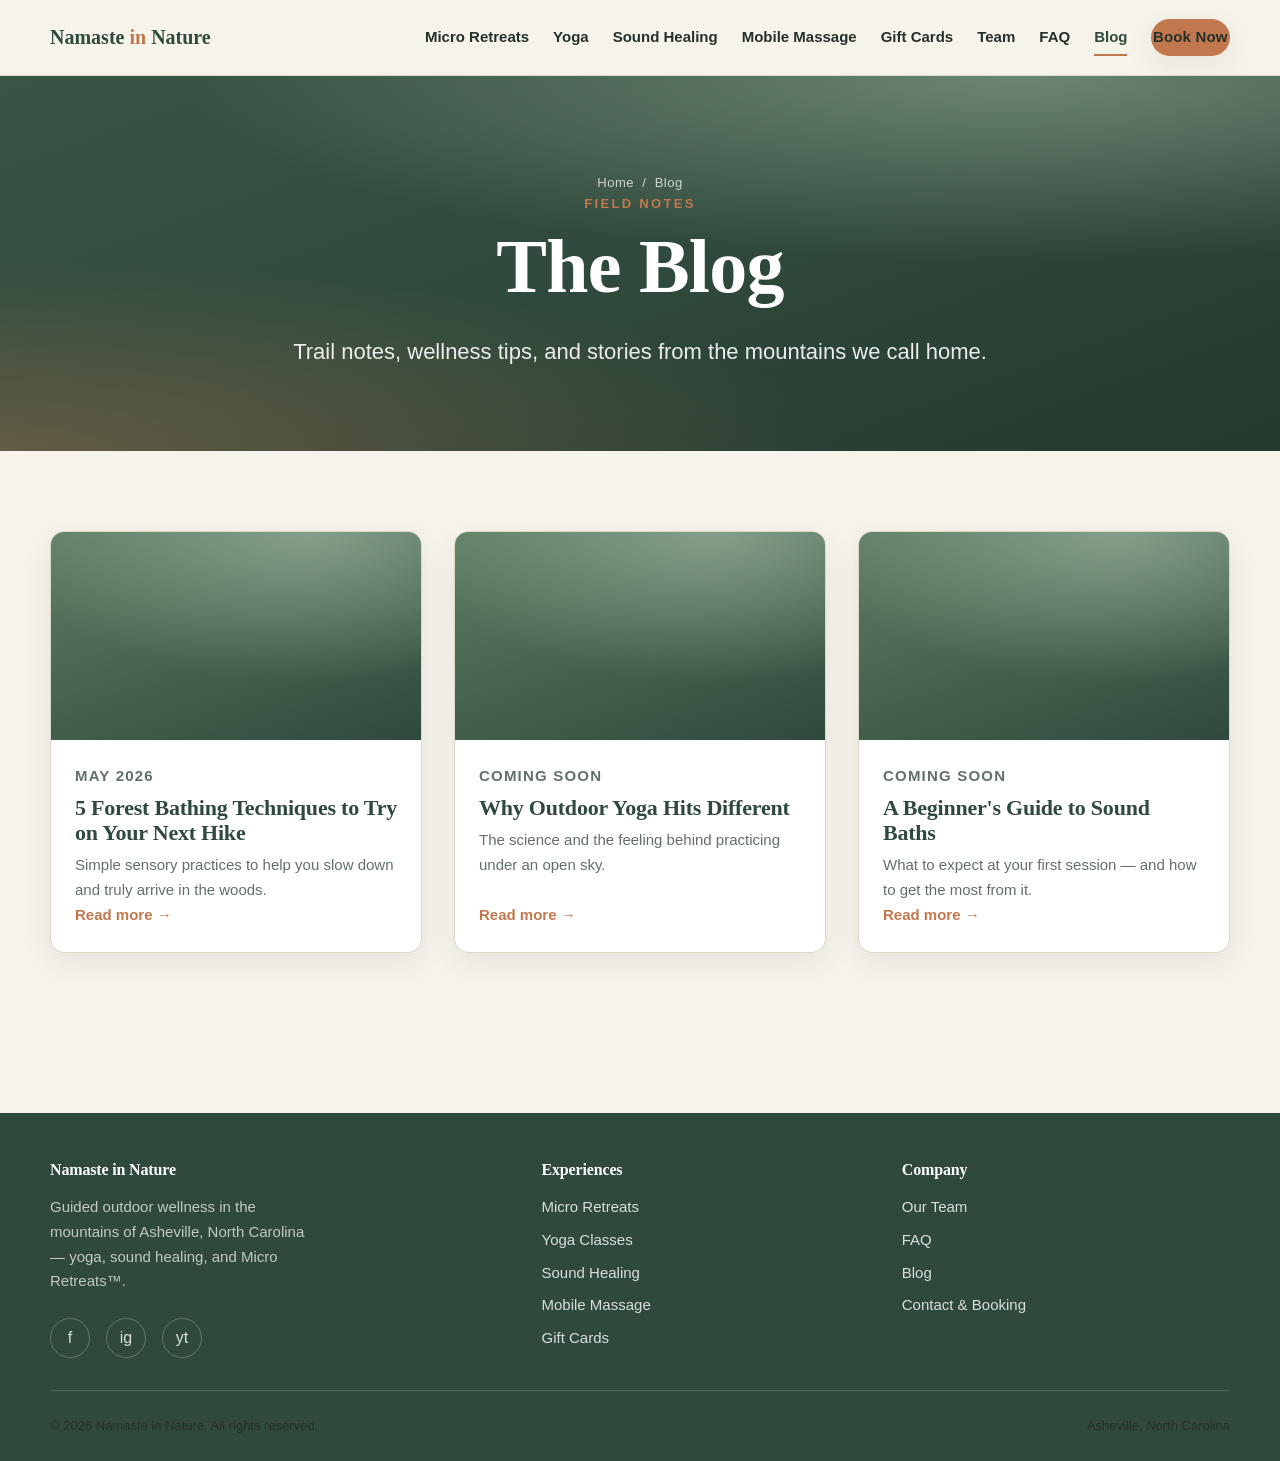
==== blog/index.html @ 58d040d9 "Add supporting pages: Team, FAQ, Contact, Blog (Phase 3) Team page with member grid, FAQ with access" ====
<!DOCTYPE html>
<html lang="en">
<head>
  <meta charset="UTF-8" />
  <meta name="viewport" content="width=device-width, initial-scale=1.0" />
  <title>Blog — Namaste in Nature | Asheville, NC</title>
  <meta name="description" content="Stories, trail notes, and wellness tips from Namaste in Nature in Asheville, NC — yoga, forest bathing, sound healing, and mountain living." />
  <link rel="stylesheet" href="../assets/css/styles.css" />
</head>
<body>

  <header class="site-header">
    <div class="container">
      <a class="brand" href="../index.html">Namaste <span>in</span> Nature</a>
      <button class="nav-toggle" aria-label="Toggle menu" aria-controls="primary-nav" aria-expanded="false">
        <span></span><span></span><span></span>
      </button>
      <nav class="nav" id="primary-nav" aria-label="Primary">
        <a href="../micro-retreats.html">Micro Retreats</a>
        <a href="../yoga.html">Yoga</a>
        <a href="../sound-healing.html">Sound Healing</a>
        <a href="../mobile-massage.html">Mobile Massage</a>
        <a href="../gift-cards.html">Gift Cards</a>
        <a href="../team.html">Team</a>
        <a href="../faq.html">FAQ</a>
        <a href="index.html" aria-current="page">Blog</a>
        <a class="btn btn--primary" href="../contact.html">Book Now</a>
      </nav>
    </div>
  </header>

  <main>
    <section class="page-hero">
      <div class="container">
        <p class="breadcrumb"><a href="../index.html">Home</a> &nbsp;/&nbsp; Blog</p>
        <p class="eyebrow">Field notes</p>
        <h1>The Blog</h1>
        <p class="lead">Trail notes, wellness tips, and stories from the mountains we call home.</p>
      </div>
    </section>

    <section class="section">
      <div class="container">
        <div class="post-grid reveal">

          <article class="post-card">
            <a href="sample-post.html" class="post-card__media" aria-label="Read: 5 Forest Bathing Techniques"></a>
            <div class="post-card__body">
              <p class="post-card__date">May 2026</p>
              <h3>5 Forest Bathing Techniques to Try on Your Next Hike</h3>
              <p>Simple sensory practices to help you slow down and truly arrive in the woods.</p>
              <a class="card__link" href="sample-post.html">Read more &rarr;</a>
            </div>
          </article>

          <article class="post-card">
            <a href="sample-post.html" class="post-card__media" aria-label="Read post"></a>
            <div class="post-card__body">
              <p class="post-card__date">Coming soon</p>
              <h3>Why Outdoor Yoga Hits Different</h3>
              <p>The science and the feeling behind practicing under an open sky.</p>
              <a class="card__link" href="sample-post.html">Read more &rarr;</a>
            </div>
          </article>

          <article class="post-card">
            <a href="sample-post.html" class="post-card__media" aria-label="Read post"></a>
            <div class="post-card__body">
              <p class="post-card__date">Coming soon</p>
              <h3>A Beginner's Guide to Sound Baths</h3>
              <p>What to expect at your first session — and how to get the most from it.</p>
              <a class="card__link" href="sample-post.html">Read more &rarr;</a>
            </div>
          </article>

        </div>
      </div>
    </section>
  </main>

  <footer class="site-footer">
    <div class="container">
      <div class="footer-grid">
        <div class="footer-brand">
          <h4>Namaste in Nature</h4>
          <p>Guided outdoor wellness in the mountains of Asheville, North Carolina — yoga, sound healing, and Micro Retreats&trade;.</p>
          <div class="social">
            <a href="https://www.facebook.com/" aria-label="Facebook" target="_blank" rel="noopener">f</a>
            <a href="https://www.instagram.com/" aria-label="Instagram" target="_blank" rel="noopener">ig</a>
            <a href="https://www.youtube.com/" aria-label="YouTube" target="_blank" rel="noopener">yt</a>
          </div>
        </div>
        <div>
          <h4>Experiences</h4>
          <ul role="list">
            <li><a href="../micro-retreats.html">Micro Retreats</a></li>
            <li><a href="../yoga.html">Yoga Classes</a></li>
            <li><a href="../sound-healing.html">Sound Healing</a></li>
            <li><a href="../mobile-massage.html">Mobile Massage</a></li>
            <li><a href="../gift-cards.html">Gift Cards</a></li>
          </ul>
        </div>
        <div>
          <h4>Company</h4>
          <ul role="list">
            <li><a href="../team.html">Our Team</a></li>
            <li><a href="../faq.html">FAQ</a></li>
            <li><a href="index.html">Blog</a></li>
            <li><a href="../contact.html">Contact &amp; Booking</a></li>
          </ul>
        </div>
      </div>
      <div class="footer-bottom">
        <p>&copy; <span id="year">2026</span> Namaste in Nature. All rights reserved.</p>
        <p>Asheville, North Carolina</p>
      </div>
    </div>
  </footer>

  <script src="../assets/js/main.js"></script>
</body>
</html>
---- assets/css/styles.css ----
/* ==========================================================================
   Namaste in Nature — Design tokens + base styles
   Edit the :root tokens to re-theme the whole site in one place.
   ========================================================================== */

:root {
  /* Brand palette — earthy, nature/wellness */
  --color-forest: #2f4a3c;      /* deep green — primary */
  --color-moss:   #5e7d63;      /* mid green */
  --color-sage:   #a7bfa9;      /* soft green accent */
  --color-sand:   #e9e3d6;      /* warm neutral */
  --color-cream:  #f6f3ec;      /* page background */
  --color-clay:   #c2784f;      /* warm accent / CTA */
  --color-ink:    #25302a;      /* body text */
  --color-muted:  #61706a;      /* secondary text */
  --color-white:  #ffffff;

  /* Semantic tokens */
  --bg:            var(--color-cream);
  --surface:       var(--color-white);
  --text:          var(--color-ink);
  --text-muted:    var(--color-muted);
  --primary:       var(--color-forest);
  --primary-hover: #25382d;
  --accent:        var(--color-clay);
  --accent-hover:  #aa6740;
  --border:        #ddd6c7;

  /* Typography — system stack now; swap to self-hosted fonts later */
  --font-head: "Georgia", "Times New Roman", serif;
  --font-body: -apple-system, BlinkMacSystemFont, "Segoe UI", Roboto, Helvetica, Arial, sans-serif;

  /* Fluid type scale */
  --fs-xs:   0.8125rem;
  --fs-sm:   0.9375rem;
  --fs-base: 1rem;
  --fs-lg:   clamp(1.125rem, 1rem + 0.6vw, 1.375rem);
  --fs-xl:   clamp(1.5rem, 1.2rem + 1.4vw, 2.25rem);
  --fs-2xl:  clamp(2rem, 1.4rem + 3vw, 3.5rem);
  --fs-3xl:  clamp(2.5rem, 1.6rem + 4.5vw, 4.75rem);

  /* Spacing */
  --space-1: 0.5rem;
  --space-2: 1rem;
  --space-3: 1.5rem;
  --space-4: 2rem;
  --space-5: 3rem;
  --space-6: 5rem;
  --space-7: 8rem;

  /* Layout */
  --container: 1180px;
  --container-narrow: 760px;
  --radius:    14px;
  --radius-sm: 8px;
  --radius-lg: 24px;
  --shadow:    0 10px 30px rgba(37, 48, 42, 0.08);
  --shadow-lg: 0 24px 60px rgba(37, 48, 42, 0.16);
  --transition: 220ms cubic-bezier(0.4, 0, 0.2, 1);

  --header-h: 76px;
}

/* --- Reset ------------------------------------------------------------- */
*, *::before, *::after { box-sizing: border-box; }
* { margin: 0; }
html { -webkit-text-size-adjust: 100%; scroll-behavior: smooth; }
body {
  font-family: var(--font-body);
  font-size: var(--fs-base);
  line-height: 1.65;
  color: var(--text);
  background: var(--bg);
  -webkit-font-smoothing: antialiased;
  text-rendering: optimizeLegibility;
}
img, picture, svg, video { display: block; max-width: 100%; height: auto; }
a { color: inherit; text-decoration: none; }
ul[role="list"] { list-style: none; padding: 0; }
button { font: inherit; cursor: pointer; }
:focus-visible { outline: 3px solid var(--accent); outline-offset: 2px; }

/* --- Typography -------------------------------------------------------- */
h1, h2, h3, h4 {
  font-family: var(--font-head);
  font-weight: 600;
  line-height: 1.15;
  color: var(--primary);
  letter-spacing: -0.01em;
}
h1 { font-size: var(--fs-3xl); }
h2 { font-size: var(--fs-2xl); }
h3 { font-size: var(--fs-xl); }
p  { color: var(--text); }
.lead { font-size: var(--fs-lg); color: var(--text-muted); }
.eyebrow {
  font-family: var(--font-body);
  text-transform: uppercase;
  letter-spacing: 0.18em;
  font-size: var(--fs-xs);
  font-weight: 700;
  color: var(--accent);
}

/* --- Layout helpers --------------------------------------------------- */
.container {
  width: min(100% - 2.5rem, var(--container));
  margin-inline: auto;
}
.container--narrow { max-width: var(--container-narrow); }
.section { padding-block: var(--space-6); }
.section--tight { padding-block: var(--space-5); }
.text-center { text-align: center; }
.stack > * + * { margin-top: var(--space-3); }

/* --- Buttons ---------------------------------------------------------- */
.btn {
  display: inline-flex;
  align-items: center;
  gap: 0.5rem;
  padding: 0.85rem 1.6rem;
  border: 2px solid transparent;
  border-radius: 999px;
  font-weight: 600;
  font-size: var(--fs-sm);
  letter-spacing: 0.01em;
  transition: transform var(--transition), background var(--transition), box-shadow var(--transition);
  will-change: transform;
}
.btn:hover { transform: translateY(-2px); }
.btn--primary { background: var(--accent); color: var(--color-white); box-shadow: var(--shadow); }
.btn--primary:hover { background: var(--accent-hover); box-shadow: var(--shadow-lg); }
.btn--ghost { background: transparent; color: var(--color-white); border-color: rgba(255,255,255,0.7); }
.btn--ghost:hover { background: rgba(255,255,255,0.14); }
.btn--dark { background: var(--primary); color: var(--color-white); }
.btn--dark:hover { background: var(--primary-hover); }

/* --- Header ----------------------------------------------------------- */
.site-header {
  position: sticky;
  top: 0;
  z-index: 100;
  height: var(--header-h);
  display: flex;
  align-items: center;
  background: rgba(246, 243, 236, 0.85);
  backdrop-filter: saturate(140%) blur(12px);
  border-bottom: 1px solid var(--border);
}
.site-header .container {
  display: flex;
  align-items: center;
  justify-content: space-between;
  gap: var(--space-3);
}
.brand {
  font-family: var(--font-head);
  font-size: 1.25rem;
  font-weight: 700;
  color: var(--primary);
  white-space: nowrap;
}
.brand span { color: var(--accent); }
.nav { display: flex; align-items: center; gap: var(--space-3); }
.nav a {
  font-size: var(--fs-sm);
  font-weight: 600;
  color: var(--text);
  position: relative;
  padding: 0.25rem 0;
  transition: color var(--transition);
}
.nav a::after {
  content: "";
  position: absolute;
  left: 0; bottom: -2px;
  width: 0; height: 2px;
  background: var(--accent);
  transition: width var(--transition);
}
.nav a:hover, .nav a[aria-current="page"] { color: var(--primary); }
.nav a:hover::after, .nav a[aria-current="page"]::after { width: 100%; }

.nav-toggle {
  display: none;
  flex-direction: column;
  gap: 5px;
  background: none;
  border: 0;
  padding: 8px;
}
.nav-toggle span {
  width: 26px; height: 2px;
  background: var(--primary);
  border-radius: 2px;
  transition: transform var(--transition), opacity var(--transition);
}

@media (max-width: 860px) {
  .nav-toggle { display: flex; }
  .nav {
    position: fixed;
    inset: var(--header-h) 0 auto 0;
    flex-direction: column;
    align-items: flex-start;
    gap: var(--space-2);
    background: var(--surface);
    padding: var(--space-3) var(--space-4) var(--space-4);
    border-bottom: 1px solid var(--border);
    box-shadow: var(--shadow);
    transform: translateY(-120%);
    transition: transform var(--transition);
  }
  .nav.is-open { transform: translateY(0); }
  .nav a { font-size: var(--fs-lg); }
  .nav .btn { margin-top: var(--space-1); }
  body.nav-open .nav-toggle span:nth-child(1) { transform: translateY(7px) rotate(45deg); }
  body.nav-open .nav-toggle span:nth-child(2) { opacity: 0; }
  body.nav-open .nav-toggle span:nth-child(3) { transform: translateY(-7px) rotate(-45deg); }
}

/* --- Hero ------------------------------------------------------------- */
.hero {
  position: relative;
  min-height: clamp(560px, 86vh, 880px);
  display: grid;
  align-items: center;
  color: var(--color-white);
  overflow: hidden;
}
.hero__media {
  position: absolute;
  inset: 0;
  z-index: -2;
}
.hero__media img { width: 100%; height: 100%; object-fit: cover; }
.hero::after {
  content: "";
  position: absolute;
  inset: 0;
  z-index: -1;
  background: linear-gradient(180deg, rgba(37,48,42,0.35) 0%, rgba(37,48,42,0.55) 60%, rgba(37,48,42,0.8) 100%);
}
.hero__inner { max-width: 720px; padding-block: var(--space-6); }
.hero h1 { color: var(--color-white); margin-top: var(--space-2); }
.hero .lead { color: rgba(255,255,255,0.92); margin-top: var(--space-3); }
.hero__cta { display: flex; flex-wrap: wrap; gap: var(--space-2); margin-top: var(--space-4); }

.scroll-hint {
  position: absolute;
  bottom: var(--space-3);
  left: 50%;
  transform: translateX(-50%);
  color: rgba(255,255,255,0.85);
  font-size: var(--fs-xs);
  letter-spacing: 0.16em;
  text-transform: uppercase;
  display: flex;
  flex-direction: column;
  align-items: center;
  gap: 6px;
}
.scroll-hint::after {
  content: "";
  width: 1px; height: 36px;
  background: rgba(255,255,255,0.6);
  animation: scrollPulse 1.8s ease-in-out infinite;
}
@keyframes scrollPulse {
  0%, 100% { transform: scaleY(0.4); opacity: 0.4; transform-origin: top; }
  50%      { transform: scaleY(1);   opacity: 1;   transform-origin: top; }
}

/* --- Hero placeholder (until real photo is imported in Phase 5) ------- */
.hero__placeholder {
  width: 100%;
  height: 100%;
  background:
    radial-gradient(120% 80% at 70% 10%, rgba(167,191,169,0.55), transparent 55%),
    radial-gradient(120% 90% at 10% 90%, rgba(94,125,99,0.85), transparent 60%),
    linear-gradient(160deg, #3a5446 0%, #2f4a3c 45%, #25382d 100%);
}

/* --- Cards ------------------------------------------------------------ */
.cards {
  display: grid;
  grid-template-columns: repeat(auto-fit, minmax(240px, 1fr));
  gap: var(--space-3);
}
.card {
  background: var(--surface);
  border: 1px solid var(--border);
  border-radius: var(--radius);
  overflow: hidden;
  box-shadow: var(--shadow);
  transition: transform var(--transition), box-shadow var(--transition);
}
.card:hover { transform: translateY(-6px); box-shadow: var(--shadow-lg); }
.card__media {
  aspect-ratio: 4 / 3;
  position: relative;
  background:
    radial-gradient(140% 120% at 30% 0%, rgba(167,191,169,0.6), transparent 60%),
    linear-gradient(160deg, var(--color-moss), var(--color-forest));
  display: grid;
  place-items: center;
}
.card__media::after {
  content: attr(data-label);
  font-family: var(--font-head);
  color: rgba(255,255,255,0.85);
  font-size: var(--fs-sm);
  letter-spacing: 0.05em;
}
.card__body { padding: var(--space-3); }
.card__body h3 { font-size: var(--fs-lg); margin-bottom: 0.5rem; }
.card__body p { color: var(--text-muted); font-size: var(--fs-sm); }
.card__link {
  display: inline-block;
  margin-top: var(--space-2);
  font-weight: 600;
  font-size: var(--fs-sm);
  color: var(--accent);
  transition: gap var(--transition), color var(--transition);
}
.card__link:hover { color: var(--accent-hover); }

/* --- CTA band --------------------------------------------------------- */
.cta-band {
  position: relative;
  padding-block: var(--space-6);
  color: var(--color-white);
  background:
    radial-gradient(120% 120% at 80% 0%, rgba(194,120,79,0.45), transparent 55%),
    linear-gradient(160deg, #3a5446, #25382d);
}
.cta-band h2 { color: var(--color-white); }
.cta-band .lead { color: rgba(255,255,255,0.9); }

/* --- Interior page hero ---------------------------------------------- */
.page-hero {
  position: relative;
  color: var(--color-white);
  padding-block: calc(var(--space-6) + 1rem) var(--space-6);
  text-align: center;
  overflow: hidden;
}
.page-hero::before {
  content: "";
  position: absolute;
  inset: 0;
  z-index: -1;
  background:
    radial-gradient(120% 90% at 80% 0%, rgba(167,191,169,0.5), transparent 55%),
    radial-gradient(120% 90% at 0% 100%, rgba(194,120,79,0.35), transparent 55%),
    linear-gradient(160deg, #3a5446 0%, #2f4a3c 50%, #25382d 100%);
}
.page-hero h1 { color: var(--color-white); margin-top: var(--space-1); }
.page-hero .lead { color: rgba(255,255,255,0.9); margin-inline: auto; max-width: 60ch; margin-top: var(--space-3); }

/* --- Breadcrumb ------------------------------------------------------- */
.breadcrumb {
  font-size: var(--fs-xs);
  letter-spacing: 0.04em;
  color: rgba(255,255,255,0.75);
}
.breadcrumb a:hover { color: var(--color-white); }

/* --- Split (text + media) -------------------------------------------- */
.split {
  display: grid;
  grid-template-columns: 1fr 1fr;
  gap: var(--space-5);
  align-items: center;
}
.split--reverse .split__media { order: 2; }
.split__media {
  aspect-ratio: 5 / 4;
  border-radius: var(--radius);
  box-shadow: var(--shadow);
  background:
    radial-gradient(140% 120% at 20% 0%, rgba(167,191,169,0.6), transparent 60%),
    linear-gradient(160deg, var(--color-moss), var(--color-forest));
  display: grid;
  place-items: center;
}
.split__media::after {
  content: attr(data-label);
  font-family: var(--font-head);
  color: rgba(255,255,255,0.85);
  font-size: var(--fs-sm);
}
.split__body h2 { margin-bottom: var(--space-2); }
.split__body p + p { margin-top: var(--space-2); }
@media (max-width: 800px) {
  .split { grid-template-columns: 1fr; gap: var(--space-3); }
  .split--reverse .split__media { order: 0; }
}

/* --- Features grid ---------------------------------------------------- */
.features {
  display: grid;
  grid-template-columns: repeat(auto-fit, minmax(220px, 1fr));
  gap: var(--space-3);
}
.feature {
  background: var(--surface);
  border: 1px solid var(--border);
  border-radius: var(--radius);
  padding: var(--space-3);
}
.feature__icon {
  width: 44px; height: 44px;
  border-radius: 12px;
  display: grid; place-items: center;
  background: var(--color-sage);
  color: var(--primary);
  font-weight: 700;
  margin-bottom: var(--space-2);
}
.feature h3 { font-size: var(--fs-lg); margin-bottom: 0.4rem; }
.feature p { color: var(--text-muted); font-size: var(--fs-sm); }

/* --- Checklist -------------------------------------------------------- */
.checklist { list-style: none; padding: 0; display: grid; gap: 0.6rem; }
.checklist li { position: relative; padding-left: 1.8rem; }
.checklist li::before {
  content: "\2713";
  position: absolute;
  left: 0; top: 0;
  color: var(--accent);
  font-weight: 700;
}

/* --- Booking embed placeholder (Peek Pro goes here) ------------------ */
.booking { background: var(--color-sand); }
.embed-ph {
  border: 2px dashed var(--color-moss);
  border-radius: var(--radius);
  background: rgba(255,255,255,0.6);
  padding: var(--space-5) var(--space-3);
  text-align: center;
  color: var(--text-muted);
}
.embed-ph strong { color: var(--primary); display: block; margin-bottom: 0.3rem; }

/* --- Pricing options -------------------------------------------------- */
.options {
  display: grid;
  grid-template-columns: repeat(auto-fit, minmax(240px, 1fr));
  gap: var(--space-3);
}
.option {
  background: var(--surface);
  border: 1px solid var(--border);
  border-radius: var(--radius);
  padding: var(--space-4) var(--space-3);
  text-align: center;
  box-shadow: var(--shadow);
  display: flex;
  flex-direction: column;
}
.option--featured { border-color: var(--accent); border-width: 2px; }
.option__price { font-family: var(--font-head); font-size: var(--fs-xl); color: var(--primary); margin: var(--space-1) 0; }
.option__price span { font-family: var(--font-body); font-size: var(--fs-sm); color: var(--text-muted); }
.option .btn { margin-top: var(--space-3); }
.option ul { text-align: left; margin-top: var(--space-2); }

/* --- Team grid -------------------------------------------------------- */
.team-grid {
  display: grid;
  grid-template-columns: repeat(auto-fit, minmax(240px, 1fr));
  gap: var(--space-4);
}
.member { text-align: center; }
.member__photo {
  aspect-ratio: 1 / 1;
  border-radius: 50%;
  width: 180px;
  margin: 0 auto var(--space-2);
  background:
    radial-gradient(120% 120% at 30% 0%, rgba(167,191,169,0.7), transparent 60%),
    linear-gradient(160deg, var(--color-moss), var(--color-forest));
  display: grid;
  place-items: center;
  color: rgba(255,255,255,0.9);
  font-family: var(--font-head);
  font-size: var(--fs-xl);
  box-shadow: var(--shadow);
}
.member h3 { font-size: var(--fs-lg); }
.member .role { color: var(--accent); font-size: var(--fs-sm); font-weight: 600; }
.member p { color: var(--text-muted); font-size: var(--fs-sm); margin-top: 0.5rem; }

/* --- Accordion (FAQ) -------------------------------------------------- */
.accordion { max-width: var(--container-narrow); margin-inline: auto; }
.accordion__item {
  border: 1px solid var(--border);
  border-radius: var(--radius-sm);
  background: var(--surface);
  margin-bottom: var(--space-2);
  overflow: hidden;
}
.accordion__trigger {
  width: 100%;
  display: flex;
  align-items: center;
  justify-content: space-between;
  gap: var(--space-2);
  text-align: left;
  padding: var(--space-3);
  background: none;
  border: 0;
  font-family: var(--font-head);
  font-size: var(--fs-lg);
  color: var(--primary);
}
.accordion__trigger .icon {
  flex: none;
  width: 26px; height: 26px;
  position: relative;
  transition: transform var(--transition);
}
.accordion__trigger .icon::before,
.accordion__trigger .icon::after {
  content: "";
  position: absolute;
  background: var(--accent);
  border-radius: 2px;
}
.accordion__trigger .icon::before { top: 12px; left: 4px; right: 4px; height: 2px; }
.accordion__trigger .icon::after  { left: 12px; top: 4px; bottom: 4px; width: 2px; transition: transform var(--transition); }
.accordion__trigger[aria-expanded="true"] .icon::after { transform: scaleY(0); }
.accordion__panel {
  max-height: 0;
  overflow: hidden;
  transition: max-height var(--transition);
}
.accordion__panel-inner { padding: 0 var(--space-3) var(--space-3); color: var(--text-muted); }

/* --- Contact ---------------------------------------------------------- */
.contact-grid {
  display: grid;
  grid-template-columns: 1.3fr 1fr;
  gap: var(--space-5);
  align-items: start;
}
@media (max-width: 800px) { .contact-grid { grid-template-columns: 1fr; gap: var(--space-4); } }
.form-field { margin-bottom: var(--space-3); }
.form-field label { display: block; font-weight: 600; font-size: var(--fs-sm); margin-bottom: 0.4rem; }
.form-field input,
.form-field textarea {
  width: 100%;
  padding: 0.8rem 1rem;
  font: inherit;
  color: var(--text);
  background: var(--surface);
  border: 1px solid var(--border);
  border-radius: var(--radius-sm);
  transition: border-color var(--transition), box-shadow var(--transition);
}
.form-field input:focus,
.form-field textarea:focus {
  outline: none;
  border-color: var(--color-moss);
  box-shadow: 0 0 0 3px rgba(94,125,99,0.18);
}
.contact-info { background: var(--color-sand); border-radius: var(--radius); padding: var(--space-4); }
.contact-info h3 { font-size: var(--fs-lg); margin-bottom: var(--space-2); }
.contact-info dl { display: grid; gap: var(--space-2); margin-top: var(--space-2); }
.contact-info dt { font-weight: 700; font-size: var(--fs-xs); text-transform: uppercase; letter-spacing: 0.08em; color: var(--text-muted); }
.contact-info dd { margin: 0; }

/* --- Blog ------------------------------------------------------------- */
.post-grid {
  display: grid;
  grid-template-columns: repeat(auto-fit, minmax(280px, 1fr));
  gap: var(--space-4);
}
.post-card {
  background: var(--surface);
  border: 1px solid var(--border);
  border-radius: var(--radius);
  overflow: hidden;
  box-shadow: var(--shadow);
  transition: transform var(--transition), box-shadow var(--transition);
  display: flex;
  flex-direction: column;
}
.post-card:hover { transform: translateY(-6px); box-shadow: var(--shadow-lg); }
.post-card__media {
  aspect-ratio: 16 / 9;
  background:
    radial-gradient(140% 120% at 70% 0%, rgba(167,191,169,0.6), transparent 60%),
    linear-gradient(160deg, var(--color-moss), var(--color-forest));
}
.post-card__body { padding: var(--space-3); display: flex; flex-direction: column; flex: 1; }
.post-card__date { font-size: var(--fs-xs); text-transform: uppercase; letter-spacing: 0.08em; color: var(--accent); font-weight: 700; }
.post-card h3 { font-size: var(--fs-lg); margin: 0.4rem 0 0.5rem; }
.post-card p { color: var(--text-muted); font-size: var(--fs-sm); }
.post-card a.card__link { margin-top: auto; }

/* Blog article (prose) */
.prose { max-width: var(--container-narrow); margin-inline: auto; }
.prose p, .prose ul, .prose ol { margin-bottom: var(--space-3); }
.prose h2 { margin: var(--space-4) 0 var(--space-2); }
.prose h3 { margin: var(--space-3) 0 var(--space-1); }
.prose img { border-radius: var(--radius); margin-block: var(--space-3); }
.prose blockquote {
  border-left: 4px solid var(--color-sage);
  padding-left: var(--space-3);
  font-style: italic;
  color: var(--text-muted);
  margin-bottom: var(--space-3);
}
.post-meta { color: var(--text-muted); font-size: var(--fs-sm); }

/* --- Footer ----------------------------------------------------------- */
.site-footer {
  background: var(--primary);
  color: rgba(255,255,255,0.82);
  padding-block: var(--space-5) var(--space-3);
  margin-top: var(--space-6);
}
.site-footer a { color: rgba(255,255,255,0.82); transition: color var(--transition); }
.site-footer a:hover { color: var(--color-white); }
.footer-grid {
  display: grid;
  grid-template-columns: 1.4fr 1fr 1fr;
  gap: var(--space-4);
  padding-bottom: var(--space-4);
  border-bottom: 1px solid rgba(255,255,255,0.15);
}
.footer-grid h4 { color: var(--color-white); font-size: var(--fs-base); margin-bottom: var(--space-2); }
.footer-grid ul { list-style: none; padding: 0; display: grid; gap: 0.5rem; font-size: var(--fs-sm); }
.footer-brand p { color: rgba(255,255,255,0.7); font-size: var(--fs-sm); margin-top: var(--space-1); max-width: 32ch; }
.social { display: flex; gap: var(--space-2); margin-top: var(--space-3); }
.social a {
  width: 40px; height: 40px;
  display: grid; place-items: center;
  border: 1px solid rgba(255,255,255,0.25);
  border-radius: 50%;
  transition: background var(--transition), transform var(--transition);
}
.social a:hover { background: rgba(255,255,255,0.12); transform: translateY(-2px); }
.footer-bottom {
  display: flex;
  justify-content: space-between;
  flex-wrap: wrap;
  gap: var(--space-2);
  padding-top: var(--space-3);
  font-size: var(--fs-xs);
  color: rgba(255,255,255,0.6);
}
@media (max-width: 720px) {
  .footer-grid { grid-template-columns: 1fr; gap: var(--space-3); }
}

/* --- Scroll-reveal animation ----------------------------------------- */
.reveal {
  opacity: 0;
  transform: translateY(24px);
  transition: opacity 600ms ease, transform 600ms ease;
}
.reveal.is-visible { opacity: 1; transform: none; }

@media (prefers-reduced-motion: reduce) {
  html { scroll-behavior: auto; }
  *, *::before, *::after {
    animation-duration: 0.01ms !important;
    animation-iteration-count: 1 !important;
    transition-duration: 0.01ms !important;
  }
  .reveal { opacity: 1; transform: none; }
}
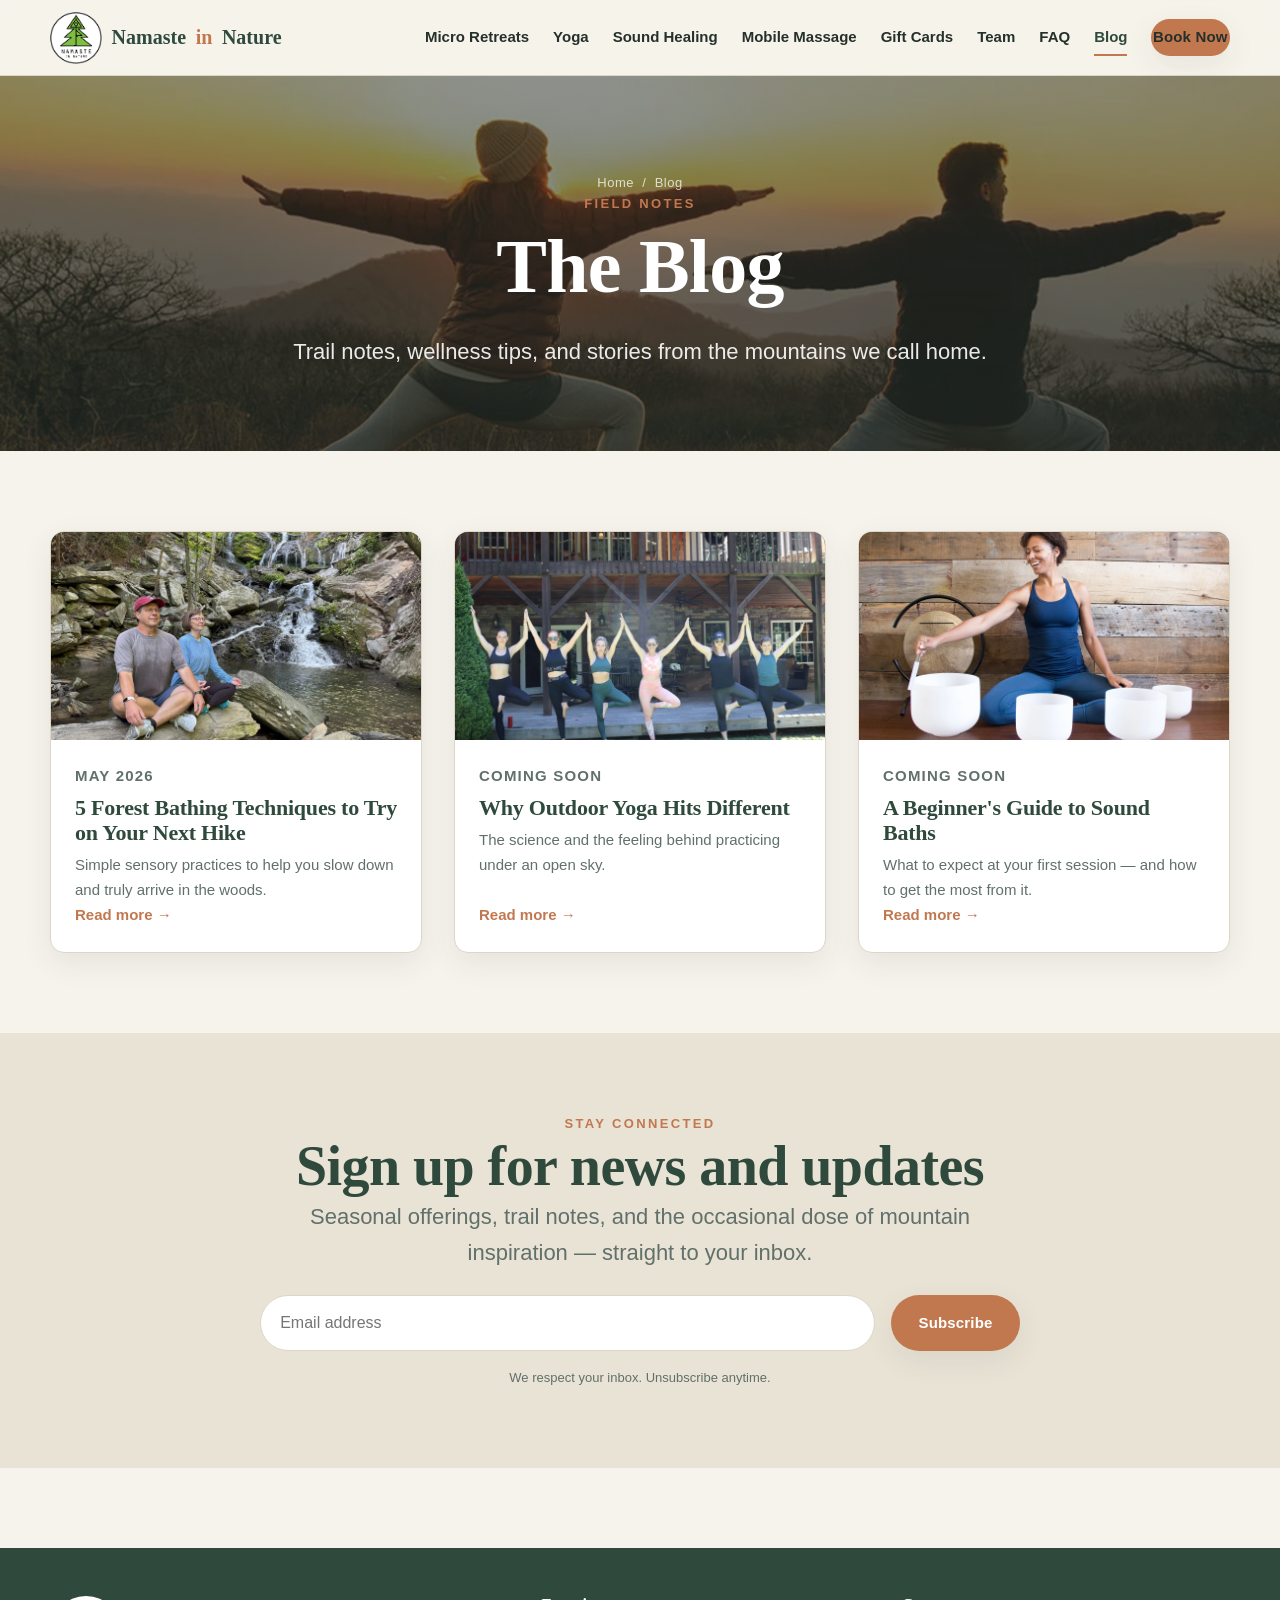
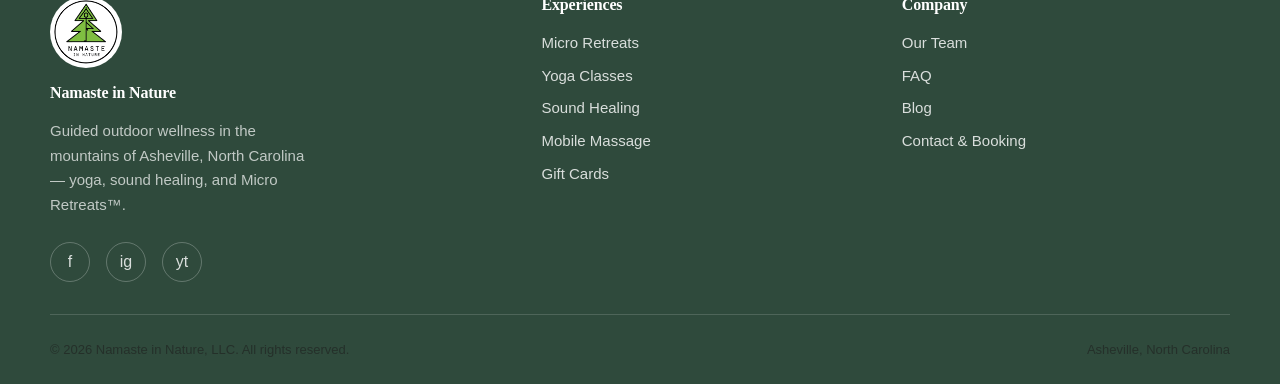
==== commit e07899bd: "Phase 4: real photos, logo, team bios, and subscribe option - Import logo (header, footer badge, fav" ====
--- a/blog/index.html
+++ b/blog/index.html
@@ -5,13 +5,14 @@
   <meta name="viewport" content="width=device-width, initial-scale=1.0" />
   <title>Blog — Namaste in Nature | Asheville, NC</title>
   <meta name="description" content="Stories, trail notes, and wellness tips from Namaste in Nature in Asheville, NC — yoga, forest bathing, sound healing, and mountain living." />
+  <link rel="icon" type="image/png" href="../assets/img/logo.png" />
   <link rel="stylesheet" href="../assets/css/styles.css" />
 </head>
 <body>
 
   <header class="site-header">
     <div class="container">
-      <a class="brand" href="../index.html">Namaste <span>in</span> Nature</a>
+      <a class="brand" href="../index.html"><img class="brand__logo" src="../assets/img/logo.png" alt="" />Namaste <span>in</span> Nature</a>
       <button class="nav-toggle" aria-label="Toggle menu" aria-controls="primary-nav" aria-expanded="false">
         <span></span><span></span><span></span>
       </button>
@@ -30,7 +31,8 @@
   </header>
 
   <main>
-    <section class="page-hero">
+    <section class="page-hero page-hero--photo">
+        <div class="page-hero__media" aria-hidden="true"><img src="../assets/img/hero-2.jpg" alt="" /></div>
       <div class="container">
         <p class="breadcrumb"><a href="../index.html">Home</a> &nbsp;/&nbsp; Blog</p>
         <p class="eyebrow">Field notes</p>
@@ -44,7 +46,7 @@
         <div class="post-grid reveal">
 
           <article class="post-card">
-            <a href="sample-post.html" class="post-card__media" aria-label="Read: 5 Forest Bathing Techniques"></a>
+            <a href="sample-post.html" class="post-card__media" aria-label="Read: 5 Forest Bathing Techniques"><img src="../assets/img/retreat-waterfall.jpg" alt="" loading="lazy" /></a>
             <div class="post-card__body">
               <p class="post-card__date">May 2026</p>
               <h3>5 Forest Bathing Techniques to Try on Your Next Hike</h3>
@@ -54,7 +56,7 @@
           </article>
 
           <article class="post-card">
-            <a href="sample-post.html" class="post-card__media" aria-label="Read post"></a>
+            <a href="sample-post.html" class="post-card__media" aria-label="Read post"><img src="../assets/img/yoga-2.jpg" alt="" loading="lazy" /></a>
             <div class="post-card__body">
               <p class="post-card__date">Coming soon</p>
               <h3>Why Outdoor Yoga Hits Different</h3>
@@ -64,7 +66,7 @@
           </article>
 
           <article class="post-card">
-            <a href="sample-post.html" class="post-card__media" aria-label="Read post"></a>
+            <a href="sample-post.html" class="post-card__media" aria-label="Read post"><img src="../assets/img/sound-healing.jpg" alt="" loading="lazy" /></a>
             <div class="post-card__body">
               <p class="post-card__date">Coming soon</p>
               <h3>A Beginner's Guide to Sound Baths</h3>
@@ -76,12 +78,29 @@
         </div>
       </div>
     </section>
+    <!-- ===== Subscribe ===== -->
+    <section class="subscribe section">
+      <div class="container subscribe__inner reveal">
+        <p class="eyebrow">Stay connected</p>
+        <h2>Sign up for news and updates</h2>
+        <p class="lead">Seasonal offerings, trail notes, and the occasional dose of mountain inspiration — straight to your inbox.</p>
+        <!-- Phase 4: connect this form to your newsletter provider (Squarespace / Mailchimp) action URL. -->
+        <form action="#" method="post">
+          <label for="subscribe-email" class="sr-only">Email address</label>
+          <input type="email" id="subscribe-email" name="email" placeholder="Email address" required />
+          <button type="submit" class="btn btn--primary">Subscribe</button>
+        </form>
+        <p class="form-note">We respect your inbox. Unsubscribe anytime.</p>
+      </div>
+    </section>
+
   </main>
 
   <footer class="site-footer">
     <div class="container">
       <div class="footer-grid">
         <div class="footer-brand">
+          <img class="footer-logo" src="../assets/img/logo.png" alt="Namaste in Nature" />
           <h4>Namaste in Nature</h4>
           <p>Guided outdoor wellness in the mountains of Asheville, North Carolina — yoga, sound healing, and Micro Retreats&trade;.</p>
           <div class="social">
@@ -111,7 +130,7 @@
         </div>
       </div>
       <div class="footer-bottom">
-        <p>&copy; <span id="year">2026</span> Namaste in Nature. All rights reserved.</p>
+        <p>&copy; <span id="year">2026</span> Namaste in Nature, LLC. All rights reserved.</p>
         <p>Asheville, North Carolina</p>
       </div>
     </div>
--- a/assets/css/styles.css
+++ b/assets/css/styles.css
@@ -111,6 +111,15 @@
 .section { padding-block: var(--space-6); }
 .section--tight { padding-block: var(--space-5); }
 .text-center { text-align: center; }
+.sr-only {
+  position: absolute;
+  width: 1px; height: 1px;
+  padding: 0; margin: -1px;
+  overflow: hidden;
+  clip: rect(0, 0, 0, 0);
+  white-space: nowrap;
+  border: 0;
+}
 .stack > * + * { margin-top: var(--space-3); }
 
 /* --- Buttons ---------------------------------------------------------- */
@@ -154,6 +163,9 @@
   gap: var(--space-3);
 }
 .brand {
+  display: inline-flex;
+  align-items: center;
+  gap: 0.6rem;
   font-family: var(--font-head);
   font-size: 1.25rem;
   font-weight: 700;
@@ -161,6 +173,11 @@
   white-space: nowrap;
 }
 .brand span { color: var(--accent); }
+.brand__logo { height: 52px; width: auto; }
+@media (max-width: 480px) {
+  .brand { font-size: 1.05rem; }
+  .brand__logo { height: 44px; }
+}
 .nav { display: flex; align-items: center; gap: var(--space-3); }
 .nav a {
   font-size: var(--fs-sm);
@@ -656,6 +673,90 @@
   .footer-grid { grid-template-columns: 1fr; gap: var(--space-3); }
 }
 
+/* --- Real photos in media containers (Phase 4) ----------------------- */
+.card__media, .split__media, .post-card__media { position: relative; }
+.card__media img,
+.split__media img,
+.post-card__media img {
+  position: absolute;
+  inset: 0;
+  width: 100%;
+  height: 100%;
+  object-fit: cover;
+}
+.split__media img { border-radius: var(--radius); }
+.member__photo { overflow: hidden; }
+.member__photo img { width: 100%; height: 100%; object-fit: cover; }
+
+/* Photo background for interior page heroes */
+.page-hero__media { position: absolute; inset: 0; z-index: -2; }
+.page-hero__media img { width: 100%; height: 100%; object-fit: cover; }
+.page-hero--photo::before {
+  background: linear-gradient(180deg, rgba(37,48,42,0.5) 0%, rgba(37,48,42,0.68) 100%);
+}
+
+/* --- Press / "as featured in" strip ---------------------------------- */
+.press { background: var(--surface); border-block: 1px solid var(--border); }
+.press .eyebrow { text-align: center; color: var(--text-muted); margin-bottom: var(--space-3); }
+.press__logos {
+  display: flex;
+  flex-wrap: wrap;
+  align-items: center;
+  justify-content: center;
+  gap: var(--space-4) var(--space-5);
+}
+.press__logos img {
+  height: 34px;
+  width: auto;
+  opacity: 0.6;
+  filter: grayscale(1);
+  transition: opacity var(--transition), filter var(--transition);
+}
+.press__logos img:hover { opacity: 1; filter: none; }
+
+/* --- Subscribe / newsletter ------------------------------------------ */
+.subscribe { background: var(--color-sand); }
+.subscribe__inner { max-width: var(--container-narrow); margin-inline: auto; text-align: center; }
+.subscribe form {
+  display: flex;
+  gap: var(--space-2);
+  margin-top: var(--space-3);
+  flex-wrap: wrap;
+  justify-content: center;
+}
+.subscribe input[type="email"] {
+  flex: 1;
+  min-width: 240px;
+  padding: 0.85rem 1.2rem;
+  font: inherit;
+  color: var(--text);
+  background: var(--surface);
+  border: 1px solid var(--border);
+  border-radius: 999px;
+  transition: border-color var(--transition), box-shadow var(--transition);
+}
+.subscribe input[type="email"]:focus {
+  outline: none;
+  border-color: var(--color-moss);
+  box-shadow: 0 0 0 3px rgba(94,125,99,0.18);
+}
+.subscribe .btn { flex: none; }
+.subscribe .form-note { font-size: var(--fs-xs); color: var(--text-muted); margin-top: var(--space-2); }
+@media (max-width: 540px) {
+  .subscribe form { flex-direction: column; }
+  .subscribe .btn { width: 100%; justify-content: center; }
+}
+
+/* --- Footer logo ----------------------------------------------------- */
+.footer-logo {
+  height: 72px;
+  width: auto;
+  background: var(--color-white);
+  border-radius: 50%;
+  padding: 4px;
+  margin-bottom: var(--space-2);
+}
+
 /* --- Scroll-reveal animation ----------------------------------------- */
 .reveal {
   opacity: 0;
